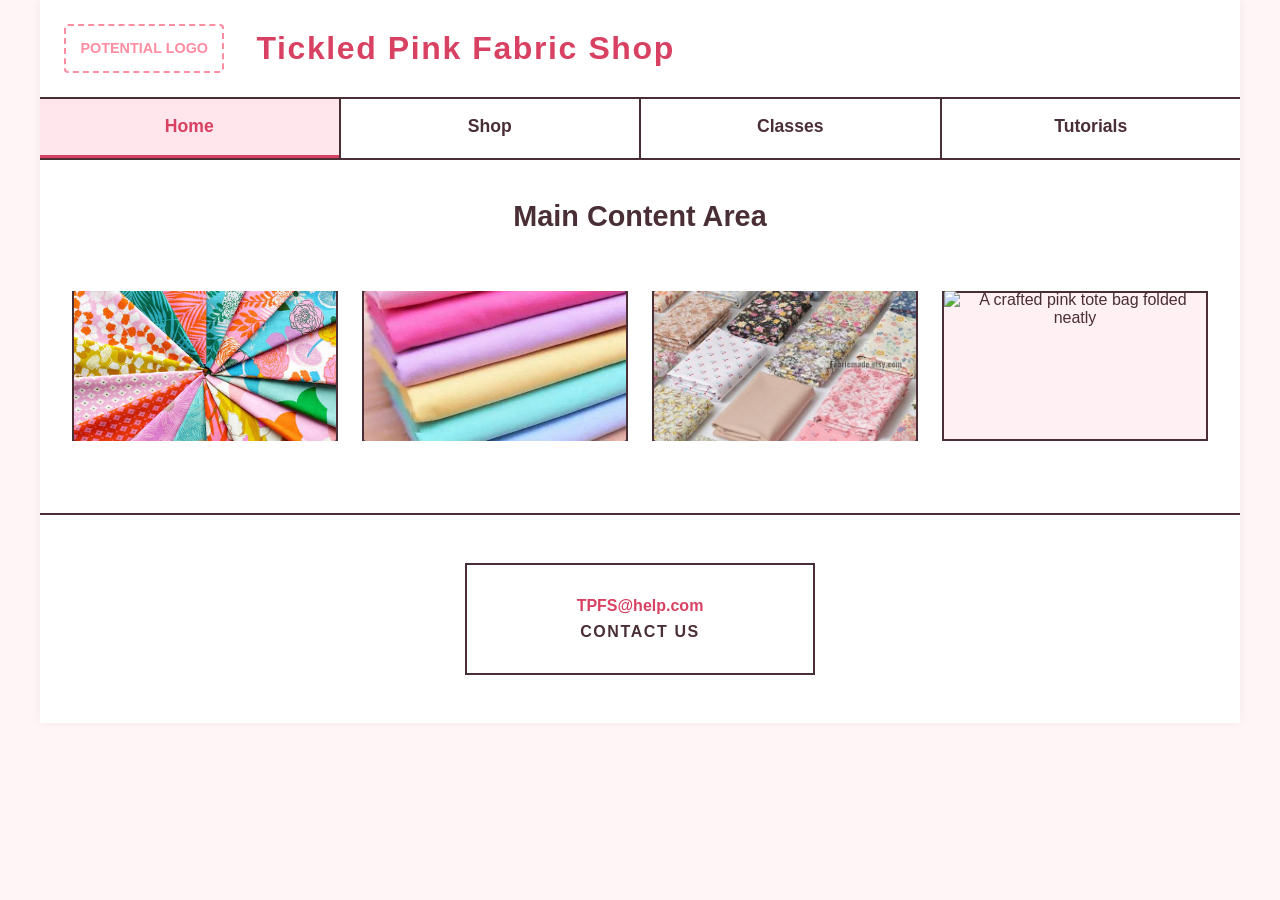
==== index.html @ 55b097f0 "Add files via upload" ====
<!DOCTYPE html>
<html lang="en">
<head>
    <meta charset="UTF-8">
    <meta name="viewport" content="width=device-width, initial-scale=1.0">
    <title>Tickled Pink Fabric Shop</title>
    <link rel="stylesheet" href="style.css">
</head>
<body>
    <div id="wrapper">
        <!-- Header Region with Logo and Title -->
        <header>
            <div class="logo-placeholder">Potential Logo</div>
            <h1>Tickled Pink Fabric Shop</h1>
        </header>

        <!-- Navigation Links -->
        <nav>
            <ul>
                <li><a href="index.html" class="active">Home</a></li>
                <li><a href="shop.html">Shop</a></li>
                <li><a href="classes.html">Classes</a></li>
                <li><a href="tutorials.html">Tutorials</a></li>
            </ul>
        </nav>

        <!-- Main Dynamic Content Container -->
        <main>
            <h2>Main Content Area</h2>

            <!-- Four Column Image Layout Grid -->
            <div class="photo-grid">
                <div class="photo-card"><img src="home-fabric-1.jpg" alt="Featured pink pattern fabric fabric close-up"></div>
                <div class="photo-card"><img src="home-fabric-2.jpg" alt="A collection of organized berry color thread spools"></div>
                <div class="photo-card"><img src="home-fabric-3.jpg" alt="Sewing workspace with fabric sheets cut out"></div>
                <div class="photo-card"><img src="home-fabric-4.jpg" alt="A crafted pink tote bag folded neatly"></div>
            </div>
        </main>

        <!-- Footer Contact Region -->
        <footer>
            <div class="contact-box">
                <p><a href="mailto:TPFS@help.com">TPFS@help.com</a></p>
                <p class="contact-label">CONTACT US</p>
            </div>
        </footer>
    </div>
</body>
</html>
---- style.css ----
* { 
    box-sizing: border-box; 
} 

body { 
    background-color: #FFF5F7; 
    color: #4A2E35; 
    font-family: Arial, Helvetica, sans-serif; 
    margin: 0; 
    padding: 0; 
} 

#wrapper { 
    background-color: #FFFFFF; 
    max-width: 1200px; 
    margin: 0 auto; 
    box-shadow: 0 0 10px rgba(0,0,0,0.05); 
} 

header { 
    border-bottom: 2px solid #4A2E35; 
    padding: 1.5em; 
    display: flex; 
    align-items: center; 
    gap: 2em; 
} 

.logo-placeholder { 
    border: 2px dashed #FF8DA1; 
    padding: 1em; 
    font-size: 0.9em; 
    font-weight: bold; 
    text-transform: uppercase; 
    color: #FF8DA1; 
    border-radius: 4px; 
} 

h1 { 
    margin: 0; 
    font-size: 2em; 
    color: #D94162; 
    letter-spacing: 0.05em; 
} 

nav { 
    border-bottom: 2px solid #4A2E35; 
} 

nav ul { 
    list-style-type: none; 
    padding: 0; 
    margin: 0; 
    display: flex; 
    flex-direction: column; 
    text-align: center; 
} 

nav li { 
    border-bottom: 1px solid #FFCCD5; 
} 

nav li:last-child { 
    border-bottom: none; 
} 

nav a { 
    display: block; 
    padding: 1em; 
    text-decoration: none; 
    color: #4A2E35; 
    font-weight: bold; 
    font-size: 1.1em; 
    transition: background-color 0.2s; 
} 

nav a:hover { 
    background-color: #FFE5EC; 
} 

main { 
    padding: 2.5em 2em; 
    text-align: center; 
} 

main h2 { 
    font-size: 1.8em; 
    margin-top: 0; 
    margin-bottom: 2em;
} 

.photo-grid { 
    display: flex; 
    flex-direction: column; 
    gap: 1.5em; 
    margin-bottom: 2em; 
} 

.photo-card { 
    border: 2px solid #4A2E35; 
    background-color: #FFF0F3; 
    height: 150px; 
    display: flex; 
    align-items: center; 
    justify-content: center; 
    position: relative; 
} 

.photo-card .cross { 
    font-size: 2em; 
    color: #4A2E35; 
    font-weight: 300; 
} 

footer { 
    border-top: 2px solid #4A2E35; 
    padding: 3em 1em; 
    background-color: #FFFFFF; 
} 

.contact-box { 
    border: 2px solid #4A2E35; 
    max-width: 350px; 
    margin: 0 auto; 
    padding: 1.5em; 
    text-align: center; 
} 

.contact-box p { 
    margin: 0.5em 0; 
} 

.contact-box a { 
    color: #D94162; 
    font-weight: bold; 
    text-decoration: none; 
} 

.contact-label { 
    font-weight: bold; 
    letter-spacing: 0.1em; 
} 

@media (min-width: 650px) { 
    nav ul { 
        flex-direction: row; 
    } 
    nav li { 
        flex: 1; 
        border-bottom: none; 
        border-right: 2px solid #4A2E35; 
    } 
    nav li:last-child { 
        border-right: none; 
    } 
    .photo-grid { 
        flex-direction: row; 
        justify-content: space-between; 
    } 
    .photo-card { 
        flex: 1; 
    } 
}


.product-card {
    flex-direction: column;
    height: auto; 
    padding-top: 2.5em;
    padding-bottom: 1.5em;
}

.product-info {
    margin-top: 1.5em;
    font-family: Arial, Helvetica, sans-serif;
}

.product-name {
    font-weight: bold;
    color: #4A2E35;
    margin: 0 0 0.3em 0;
    font-size: 0.95em;
}

.product-price {
    color: #D94162;
    margin: 0;
    font-size: 0.9em;
    font-weight: bold;
}


.table-container {
    overflow-x: auto;
    margin: 2em auto;
    max-width: 100%;
}

.schedule-table {
    width: 100%;
    border-collapse: collapse;
    margin-top: 1em;
    font-family: Arial, Helvetica, sans-serif;
    background-color: #FFFFFF;
    border: 2px solid #4A2E35;
}

.schedule-table th, 
.schedule-table td {
    padding: 1em;
    text-align: left;
    border: 1px solid #FFCCD5;
}

.schedule-table th {
    background-color: #FFE5EC;
    color: #D94162;
    font-weight: bold;
    border-bottom: 2px solid #4A2E35;
    text-transform: uppercase;
    font-size: 0.9em;
    letter-spacing: 0.05em;
}

.schedule-table tbody tr:nth-child(even) {
    background-color: #FFF5F7;
}

.schedule-table tbody tr:hover {
    background-color: #FFF0F3;
}

.schedule-table td:last-child {
    font-weight: bold;
    color: #D94162;
}

.video-card {
    flex-direction: column;
    height: auto;
    padding-top: 2.5em;
    padding-bottom: 1.5em;
}

.video-info {
    margin-top: 1.5em;
    font-family: Arial, Helvetica, sans-serif;
}

.video-title {
    font-weight: bold;
    color: #4A2E35;
    margin: 0;
    font-size: 0.95em;
}


.photo-card img {
    width: 100%;
    height: 150px;
    object-fit: cover; 
    border-radius: 2px;
}


nav a.active {
    background-color: #FFE5EC;
    border-bottom: 3px solid #D94162;
    color: #D94162;
}
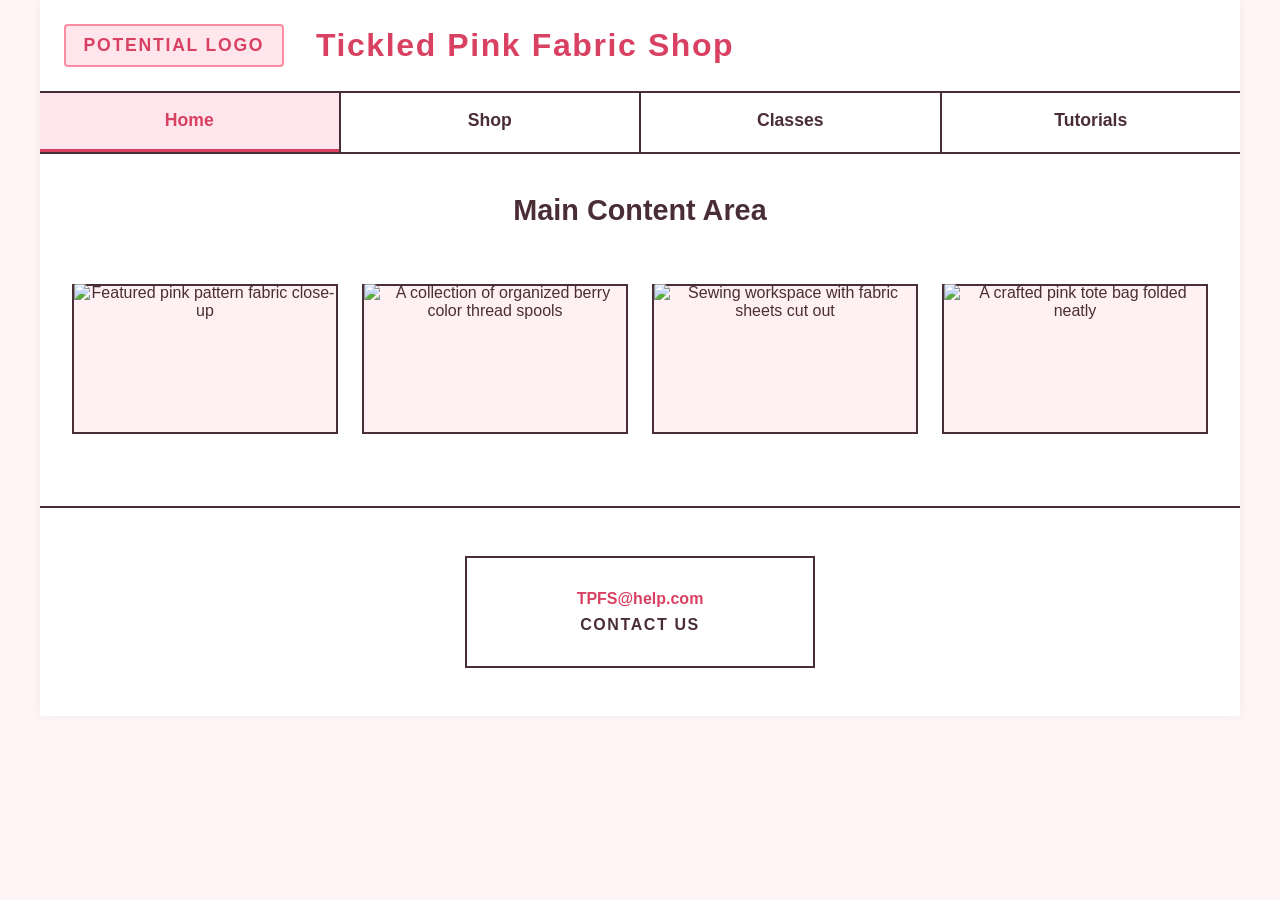
==== commit ce7cd854: "Update image sources to use HTTPS links" ====
--- a/index.html
+++ b/index.html
@@ -29,11 +29,11 @@
             <h2>Main Content Area</h2>
 
             <!-- Four Column Image Layout Grid -->
-            <div class="photo-grid">
-                <div class="photo-card"><img src="home-fabric-1.jpg" alt="Featured pink pattern fabric fabric close-up"></div>
-                <div class="photo-card"><img src="home-fabric-2.jpg" alt="A collection of organized berry color thread spools"></div>
-                <div class="photo-card"><img src="home-fabric-3.jpg" alt="Sewing workspace with fabric sheets cut out"></div>
-                <div class="photo-card"><img src="home-fabric-4.jpg" alt="A crafted pink tote bag folded neatly"></div>
+             <div class="photo-grid">
+                <div class="photo-card"><img src="https://unsplash.com" alt="Featured pink pattern fabric close-up"></div>
+                <div class="photo-card"><img src="https://unsplash.com" alt="A collection of organized berry color thread spools"></div>
+                <div class="photo-card"><img src="https://unsplash.com" alt="Sewing workspace with fabric sheets cut out"></div>
+                <div class="photo-card"><img src="https://unsplash.com" alt="A crafted pink tote bag folded neatly"></div>
             </div>
         </main>
 
@@ -46,4 +46,4 @@
         </footer>
     </div>
 </body>
-</html>+</html>
--- a/style.css
+++ b/style.css
@@ -26,13 +26,15 @@
 } 
 
 .logo-placeholder { 
-    border: 2px dashed #FF8DA1; 
-    padding: 1em; 
-    font-size: 0.9em; 
+    border: 2px solid #FF8DA1; 
+    padding: 0.5em 1em; 
+    font-size: 1.1em; 
     font-weight: bold; 
     text-transform: uppercase; 
-    color: #FF8DA1; 
-    border-radius: 4px; 
+    color: #D94162; 
+    border-radius: 4px;
+    background-color: #FFE5EC;
+    letter-spacing: 0.1em;
 } 
 
 h1 { 
@@ -266,4 +268,4 @@
     background-color: #FFE5EC;
     border-bottom: 3px solid #D94162;
     color: #D94162;
-}+}
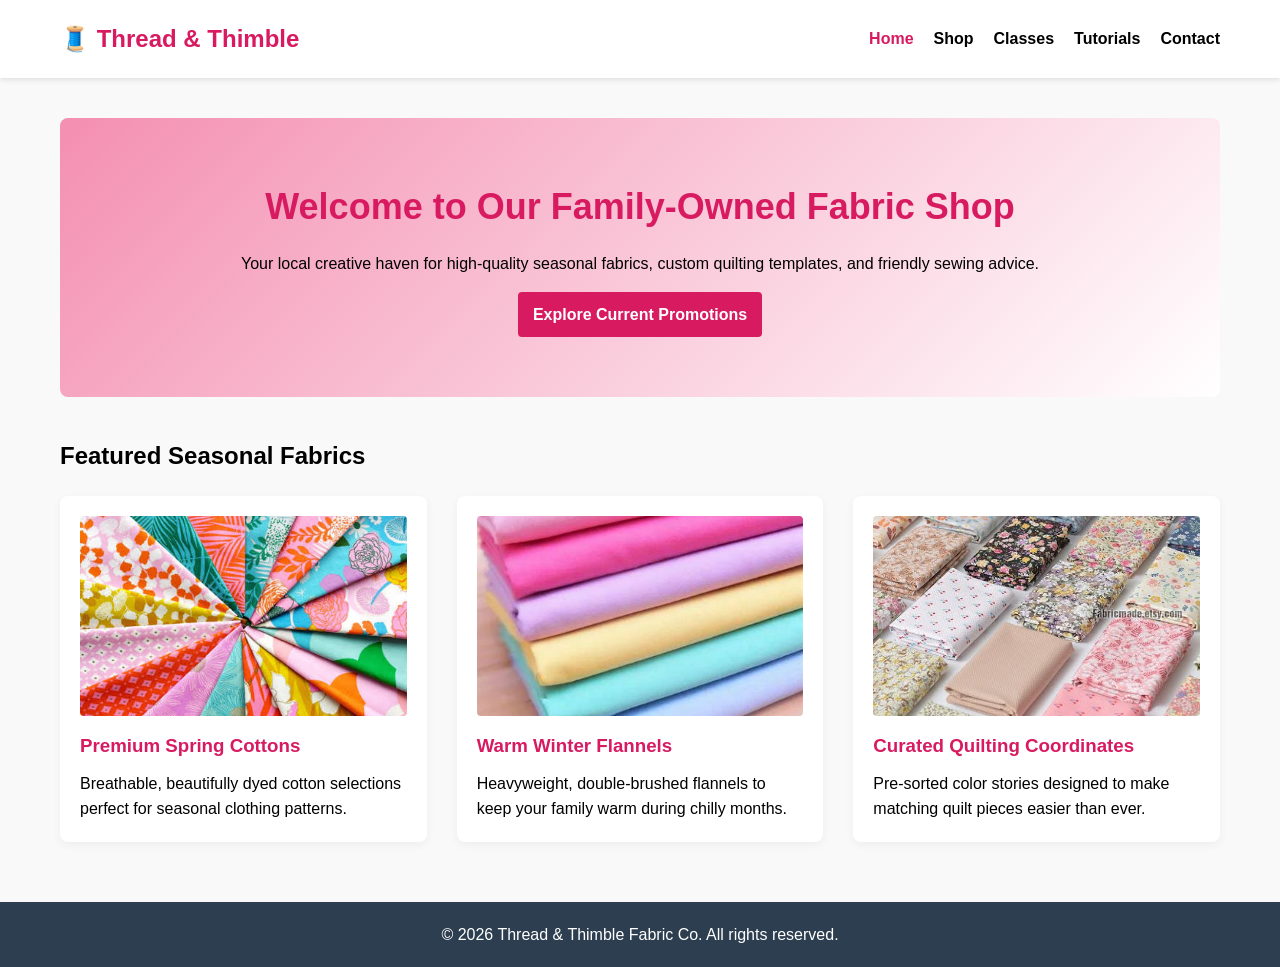
==== commit 378eb806: "Revamp index.html for Thread & Thimble shop Updated HTML structure and content for the fabric shop w" ====
--- a/index.html
+++ b/index.html
@@ -3,47 +3,56 @@
 <head>
     <meta charset="UTF-8">
     <meta name="viewport" content="width=device-width, initial-scale=1.0">
-    <title>Tickled Pink Fabric Shop</title>
+    <title>Thread & Thimble - Home</title>
     <link rel="stylesheet" href="style.css">
 </head>
 <body>
-    <div id="wrapper">
-        <!-- Header Region with Logo and Title -->
-        <header>
-            <div class="logo-placeholder">Potential Logo</div>
-            <h1>Tickled Pink Fabric Shop</h1>
-        </header>
+    <header>
+        <div class="nav-container">
+            <a href="index.html" class="logo">🧵 Thread & Thimble</a>
+            <nav>
+                <ul>
+                    <li><a href="index.html" class="active">Home</a></li>
+                    <li><a href="shop.html">Shop</a></li>
+                    <li><a href="classes.html">Classes</a></li>
+                    <li><a href="tutorials.html">Tutorials</a></li>
+                    <li><a href="contact.html">Contact</a></li>
+                </ul>
+            </nav>
+        </div>
+    </header>
 
-        <!-- Navigation Links -->
-        <nav>
-            <ul>
-                <li><a href="index.html" class="active">Home</a></li>
-                <li><a href="shop.html">Shop</a></li>
-                <li><a href="classes.html">Classes</a></li>
-                <li><a href="tutorials.html">Tutorials</a></li>
-            </ul>
-        </nav>
+    <main>
+        <section class="hero">
+            <h1>Welcome to Our Family-Owned Fabric Shop</h1>
+            <p>Your local creative haven for high-quality seasonal fabrics, custom quilting templates, and friendly sewing advice.</p>
+            <a href="shop.html" class="btn">Explore Current Promotions</a>
+        </section>
 
-        <!-- Main Dynamic Content Container -->
-        <main>
-            <h2>Main Content Area</h2>
+        <section>
+            <h2>Featured Seasonal Fabrics</h2>
+            <div class="grid">
+                <div class="card">
+                    <img src="home-fabric-1.jpg" alt="Spring Cotton Print">
+                    <h3>Premium Spring Cottons</h3>
+                    <p>Breathable, beautifully dyed cotton selections perfect for seasonal clothing patterns.</p>
+                </div>
+                <div class="card">
+                    <img src="home-fabric-2.jpg" alt="Cozy Winter Flannels">
+                    <h3>Warm Winter Flannels</h3>
+                    <p>Heavyweight, double-brushed flannels to keep your family warm during chilly months.</p>
+                </div>
+                <div class="card">
+                    <img src="home-fabric-3.jpg" alt="Quilting Essentials Bundle">
+                    <h3>Curated Quilting Coordinates</h3>
+                    <p>Pre-sorted color stories designed to make matching quilt pieces easier than ever.</p>
+                </div>
+            </div>
+        </section>
+    </main>
 
-            <!-- Four Column Image Layout Grid -->
-             <div class="photo-grid">
-                <div class="photo-card"><img src="https://unsplash.com" alt="Featured pink pattern fabric close-up"></div>
-                <div class="photo-card"><img src="https://unsplash.com" alt="A collection of organized berry color thread spools"></div>
-                <div class="photo-card"><img src="https://unsplash.com" alt="Sewing workspace with fabric sheets cut out"></div>
-                <div class="photo-card"><img src="https://unsplash.com" alt="A crafted pink tote bag folded neatly"></div>
-            </div>
-        </main>
-
-        <!-- Footer Contact Region -->
-        <footer>
-            <div class="contact-box">
-                <p><a href="mailto:TPFS@help.com">TPFS@help.com</a></p>
-                <p class="contact-label">CONTACT US</p>
-            </div>
-        </footer>
-    </div>
+    <footer>
+        <p>&copy; 2026 Thread & Thimble Fabric Co. All rights reserved.</p>
+    </footer>
 </body>
 </html>
--- a/style.css
+++ b/style.css
@@ -1,271 +1,171 @@
-* { 
-    box-sizing: border-box; 
-} 
-
-body { 
-    background-color: #FFF5F7; 
-    color: #4A2E35; 
-    font-family: Arial, Helvetica, sans-serif; 
-    margin: 0; 
-    padding: 0; 
-} 
-
-#wrapper { 
-    background-color: #FFFFFF; 
-    max-width: 1200px; 
-    margin: 0 auto; 
-    box-shadow: 0 0 10px rgba(0,0,0,0.05); 
-} 
-
-header { 
-    border-bottom: 2px solid #4A2E35; 
-    padding: 1.5em; 
-    display: flex; 
-    align-items: center; 
-    gap: 2em; 
-} 
-
-.logo-placeholder { 
-    border: 2px solid #FF8DA1; 
-    padding: 0.5em 1em; 
-    font-size: 1.1em; 
-    font-weight: bold; 
-    text-transform: uppercase; 
-    color: #D94162; 
-    border-radius: 4px;
-    background-color: #FFE5EC;
-    letter-spacing: 0.1em;
-} 
-
-h1 { 
-    margin: 0; 
-    font-size: 2em; 
-    color: #D94162; 
-    letter-spacing: 0.05em; 
-} 
-
-nav { 
-    border-bottom: 2px solid #4A2E35; 
-} 
-
-nav ul { 
-    list-style-type: none; 
-    padding: 0; 
-    margin: 0; 
-    display: flex; 
-    flex-direction: column; 
-    text-align: center; 
-} 
-
-nav li { 
-    border-bottom: 1px solid #FFCCD5; 
-} 
-
-nav li:last-child { 
-    border-bottom: none; 
-} 
-
-nav a { 
-    display: block; 
-    padding: 1em; 
-    text-decoration: none; 
-    color: #4A2E35; 
-    font-weight: bold; 
-    font-size: 1.1em; 
-    transition: background-color 0.2s; 
-} 
-
-nav a:hover { 
-    background-color: #FFE5EC; 
-} 
-
-main { 
-    padding: 2.5em 2em; 
-    text-align: center; 
-} 
-
-main h2 { 
-    font-size: 1.8em; 
-    margin-top: 0; 
-    margin-bottom: 2em;
-} 
-
-.photo-grid { 
-    display: flex; 
-    flex-direction: column; 
-    gap: 1.5em; 
-    margin-bottom: 2em; 
-} 
-
-.photo-card { 
-    border: 2px solid #4A2E35; 
-    background-color: #FFF0F3; 
-    height: 150px; 
-    display: flex; 
-    align-items: center; 
-    justify-content: center; 
-    position: relative; 
-} 
-
-.photo-card .cross { 
-    font-size: 2em; 
-    color: #4A2E35; 
-    font-weight: 300; 
-} 
-
-footer { 
-    border-top: 2px solid #4A2E35; 
-    padding: 3em 1em; 
-    background-color: #FFFFFF; 
-} 
-
-.contact-box { 
-    border: 2px solid #4A2E35; 
-    max-width: 350px; 
-    margin: 0 auto; 
-    padding: 1.5em; 
-    text-align: center; 
-} 
-
-.contact-box p { 
-    margin: 0.5em 0; 
-} 
-
-.contact-box a { 
-    color: #D94162; 
-    font-weight: bold; 
-    text-decoration: none; 
-} 
-
-.contact-label { 
-    font-weight: bold; 
-    letter-spacing: 0.1em; 
-} 
-
-@media (min-width: 650px) { 
-    nav ul { 
-        flex-direction: row; 
-    } 
-    nav li { 
-        flex: 1; 
-        border-bottom: none; 
-        border-right: 2px solid #4A2E35; 
-    } 
-    nav li:last-child { 
-        border-right: none; 
-    } 
-    .photo-grid { 
-        flex-direction: row; 
-        justify-content: space-between; 
-    } 
-    .photo-card { 
-        flex: 1; 
-    } 
+* {
+    margin: 0;
+    padding: 0;
+    box-sizing: border-box;
+    font-family: 'Segoe UI', Tahoma, Geneva, Verdana, sans-serif;
 }
 
-
-.product-card {
-    flex-direction: column;
-    height: auto; 
-    padding-top: 2.5em;
-    padding-bottom: 1.5em;
+:root {
+    --primary-color: #d81b60; 
+    --secondary-color: #f48fb1; /
+    --dark-text: #2c3e50;
+    --light-bg: #f9f9f9;
+    --white: #ffffff;
 }
 
-.product-info {
-    margin-top: 1.5em;
-    font-family: Arial, Helvetica, sans-serif;
+body {
+    background-color: var(--light-bg);
+    color: var(--dark-text);
+    line-height: 1.6;
 }
 
-.product-name {
-    font-weight: bold;
-    color: #4A2E35;
-    margin: 0 0 0.3em 0;
-    font-size: 0.95em;
+header {
+    background-color: var(--white);
+    box-shadow: 0 2px 5px rgba(0,0,0,0.1);
+    position: sticky;
+    top: 0;
+    z-index: 1000;
 }
 
-.product-price {
-    color: #D94162;
-    margin: 0;
-    font-size: 0.9em;
-    font-weight: bold;
+.nav-container {
+    max-width: 1200px;
+    margin: 0 auto;
+    display: flex;
+    justify-content: space-between;
+    align-items: center;
+    padding: 20px;
 }
 
-
-.table-container {
-    overflow-x: auto;
-    margin: 2em auto;
-    max-width: 100%;
+.logo {
+    font-size: 24px;
+    font-weight: bold;
+    color: var(--primary-color);
+    text-decoration: none;
 }
 
-.schedule-table {
-    width: 100%;
-    border-collapse: collapse;
-    margin-top: 1em;
-    font-family: Arial, Helvetica, sans-serif;
-    background-color: #FFFFFF;
-    border: 2px solid #4A2E35;
+nav ul {
+    display: flex;
+    list-style: none;
 }
 
-.schedule-table th, 
-.schedule-table td {
-    padding: 1em;
-    text-align: left;
-    border: 1px solid #FFCCD5;
+nav ul li {
+    margin-left: 20px;
 }
 
-.schedule-table th {
-    background-color: #FFE5EC;
-    color: #D94162;
-    font-weight: bold;
-    border-bottom: 2px solid #4A2E35;
-    text-transform: uppercase;
-    font-size: 0.9em;
-    letter-spacing: 0.05em;
+nav ul li a {
+    text-decoration: none;
+    color: var(--dark-text);
+    font-weight: 600;
+    transition: color 0.3s;
 }
 
-.schedule-table tbody tr:nth-child(even) {
-    background-color: #FFF5F7;
+nav ul li a:hover, nav ul li a.active {
+    color: var(--primary-color);
 }
 
-.schedule-table tbody tr:hover {
-    background-color: #FFF0F3;
+main {
+    max-width: 1200px;
+    margin: 40px auto;
+    padding: 0 20px;
 }
 
-.schedule-table td:last-child {
-    font-weight: bold;
-    color: #D94162;
+.hero {
+    background: linear-gradient(135deg, var(--secondary-color), var(--white));
+    padding: 60px 40px;
+    border-radius: 8px;
+    margin-bottom: 40px;
+    text-align: center;
 }
 
-.video-card {
-    flex-direction: column;
-    height: auto;
-    padding-top: 2.5em;
-    padding-bottom: 1.5em;
+.hero h1 {
+    font-size: 36px;
+    color: var(--primary-color);
+    margin-bottom: 15px;
 }
 
-.video-info {
-    margin-top: 1.5em;
-    font-family: Arial, Helvetica, sans-serif;
+.grid {
+    display: grid;
+    grid-template-columns: repeat(auto-fit, minmax(280px, 1fr));
+    gap: 30px;
+    margin-top: 20px;
 }
 
-.video-title {
-    font-weight: bold;
-    color: #4A2E35;
-    margin: 0;
-    font-size: 0.95em;
+.card {
+    background: var(--white);
+    border-radius: 8px;
+    overflow: hidden;
+    box-shadow: 0 3px 10px rgba(0,0,0,0.05);
+    padding: 20px;
+    display: flex;
+    flex-direction: column;
+    justify-content: space-between;
 }
 
-
-.photo-card img {
+.card img {
     width: 100%;
-    height: 150px;
-    object-fit: cover; 
-    border-radius: 2px;
+    height: 200px;
+    object-fit: cover;
+    border-radius: 4px;
+    margin-bottom: 15px;
 }
 
+.card h3 {
+    margin-bottom: 10px;
+    color: var(--primary-color);
+}
 
-nav a.active {
-    background-color: #FFE5EC;
-    border-bottom: 3px solid #D94162;
-    color: #D94162;
+.btn {
+    display: inline-block;
+    background-color: var(--primary-color);
+    color: var(--white);
+    padding: 10px 15px;
+    text-decoration: none;
+    border-radius: 4px;
+    text-align: center;
+    margin-top: 15px;
+    font-weight: bold;
+    border: none;
+    cursor: pointer;
 }
+
+.btn:hover {
+    background-color: #b01046;
+}
+
+.contact-container {
+    display: grid;
+    grid-template-columns: 1fr 1fr;
+    gap: 40px;
+}
+
+form {
+    background: var(--white);
+    padding: 30px;
+    border-radius: 8px;
+    box-shadow: 0 3px 10px rgba(0,0,0,0.05);
+}
+
+.form-group {
+    margin-bottom: 20px;
+}
+
+.form-group label {
+    display: block;
+    margin-bottom: 5px;
+    font-weight: 600;
+}
+
+.form-group input, .form-group textarea {
+    width: 100%;
+    padding: 10px;
+    border: 1px solid #ccc;
+    border-radius: 4px;
+}
+
+footer {
+    background-color: #2c3e50;
+    color: var(--white);
+    text-align: center;
+    padding: 20px;
+    margin-top: 60px;
+}
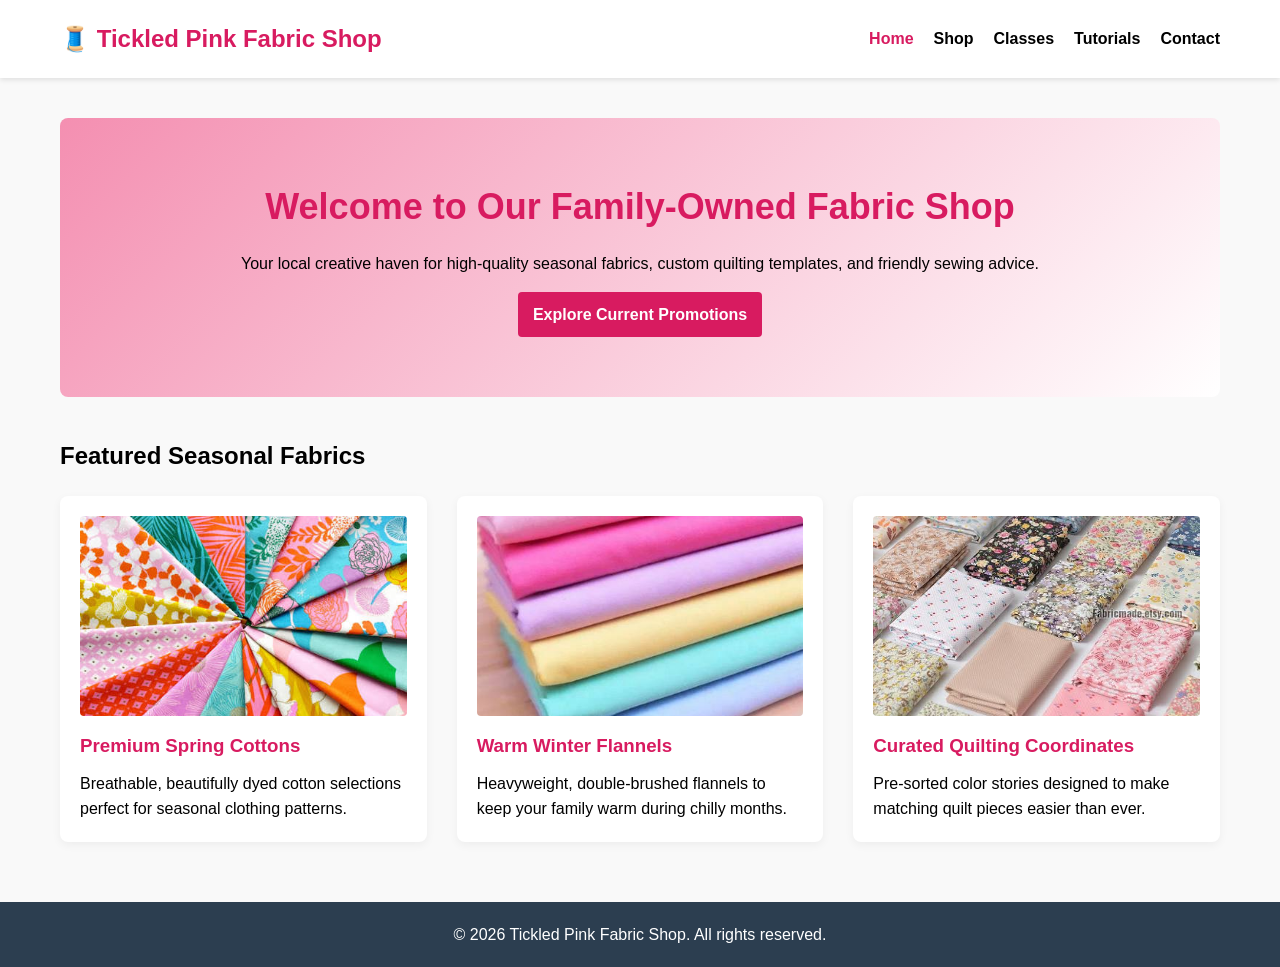
==== commit 007262ae: "edit" ====
--- a/index.html
+++ b/index.html
@@ -3,13 +3,13 @@
 <head>
     <meta charset="UTF-8">
     <meta name="viewport" content="width=device-width, initial-scale=1.0">
-    <title>Thread & Thimble - Home</title>
+    <title>Tickled Pink Fabric Shop - Home</title>
     <link rel="stylesheet" href="style.css">
 </head>
 <body>
     <header>
         <div class="nav-container">
-            <a href="index.html" class="logo">🧵 Thread & Thimble</a>
+            <a href="index.html" class="logo">🧵 Tickled Pink Fabric Shop</a>
             <nav>
                 <ul>
                     <li><a href="index.html" class="active">Home</a></li>
@@ -52,7 +52,7 @@
     </main>
 
     <footer>
-        <p>&copy; 2026 Thread & Thimble Fabric Co. All rights reserved.</p>
+        <p>&copy; 2026 Tickled Pink Fabric Shop. All rights reserved.</p>
     </footer>
 </body>
 </html>
